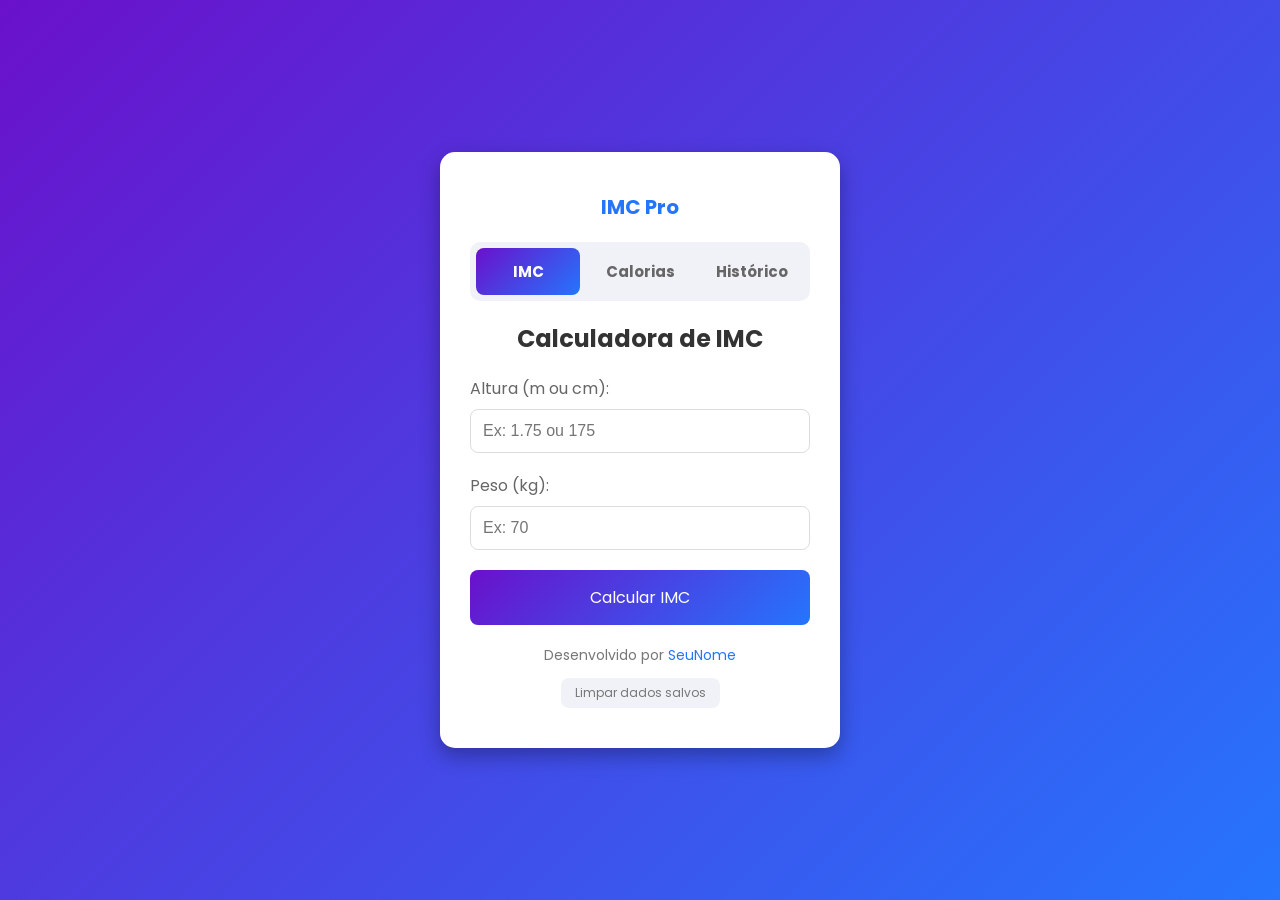
==== index.html @ bcf0b83e "Melhorias gerais: validacao, barra de IMC, metas, historico com grafico - Adiciona DOCTYPE e carrega" ====
<!DOCTYPE html>
<html lang="pt-BR">
<head>
    <meta charset="UTF-8">
    <meta name="viewport" content="width=device-width, initial-scale=1.0">
    <title>Calculadora de IMC</title>
    <link rel="preconnect" href="https://fonts.googleapis.com">
    <link rel="preconnect" href="https://fonts.gstatic.com" crossorigin>
    <link href="https://fonts.googleapis.com/css2?family=Poppins:wght@400;600;700&display=swap" rel="stylesheet">
    <link rel="stylesheet" type="text/css" href="style.css" media="screen" />
    <script type="text/javascript" src="script.js" defer></script>
</head>
<body>
    <div class="container">
        <div class="logo">IMC Pro</div>

        <div class="tabs" role="tablist">
            <button class="tab-btn active" data-tab="aba-imc" role="tab" aria-selected="true" onclick="trocarAba('aba-imc', this)">IMC</button>
            <button class="tab-btn" data-tab="aba-calorias" role="tab" aria-selected="false" onclick="trocarAba('aba-calorias', this)">Calorias</button>
            <button class="tab-btn" data-tab="aba-historico" role="tab" aria-selected="false" onclick="trocarAba('aba-historico', this)">Histórico</button>
        </div>

        <!-- ABA 1: IMC -->
        <div class="tab-content active" id="aba-imc">
            <h1>Calculadora de IMC</h1>
            <form onsubmit="event.preventDefault(); calcularIMC();">
                <div class="input-group">
                    <label for="altura">Altura (m ou cm):</label>
                    <input type="number" id="altura" placeholder="Ex: 1.75 ou 175" step="0.01" min="0.5" max="250">
                </div>
                <div class="input-group">
                    <label for="peso">Peso (kg):</label>
                    <input type="number" id="peso" placeholder="Ex: 70" step="0.1" min="20" max="400">
                </div>
                <button type="submit">Calcular IMC</button>
            </form>
            <div class="result" id="resultado"></div>
        </div>

        <!-- ABA 2: CALORIAS -->
        <div class="tab-content" id="aba-calorias">
            <h1>Calculadora de Calorias</h1>
            <form onsubmit="event.preventDefault(); calcularCalorias();">
                <div class="input-group">
                    <label for="alturaCal">Altura (m ou cm):</label>
                    <input type="number" id="alturaCal" placeholder="Ex: 1.75 ou 175" step="0.01" min="0.5" max="250">
                </div>
                <div class="input-group">
                    <label for="pesoCal">Peso atual (kg):</label>
                    <input type="number" id="pesoCal" placeholder="Ex: 70" step="0.1" min="20" max="400">
                </div>
                <div class="input-group">
                    <label for="idade">Idade (anos):</label>
                    <input type="number" id="idade" placeholder="Ex: 30" min="10" max="120">
                </div>
                <div class="input-group">
                    <label for="sexo">Sexo:</label>
                    <select id="sexo">
                        <option value="masculino">Masculino</option>
                        <option value="feminino">Feminino</option>
                    </select>
                </div>
                <div class="input-group">
                    <label for="atividade">Nível de atividade física:</label>
                    <select id="atividade">
                        <option value="1.2">Sedentário (pouco ou nenhum exercício)</option>
                        <option value="1.375">Levemente ativo (1-3 dias/semana)</option>
                        <option value="1.55">Moderadamente ativo (3-5 dias/semana)</option>
                        <option value="1.725">Muito ativo (6-7 dias/semana)</option>
                        <option value="1.9">Extremamente ativo (atleta/trabalho físico)</option>
                    </select>
                </div>
                <div class="input-group">
                    <label for="metaPeso">Peso desejado (kg) — opcional:</label>
                    <input type="number" id="metaPeso" placeholder="Vazio = faixa de peso ideal" step="0.1" min="20" max="400">
                </div>
                <div class="input-group">
                    <label for="ritmo">Ritmo desejado:</label>
                    <select id="ritmo">
                        <option value="0.25">Leve (~0,25 kg por semana)</option>
                        <option value="0.5" selected>Moderado (~0,5 kg por semana)</option>
                        <option value="1">Agressivo (~1 kg por semana)</option>
                    </select>
                </div>
                <button type="submit">Calcular Calorias</button>
            </form>
            <div class="result" id="resultadoCalorias"></div>
        </div>

        <!-- ABA 3: HISTÓRICO -->
        <div class="tab-content" id="aba-historico">
            <h1>Histórico de Peso</h1>
            <form onsubmit="event.preventDefault(); registrarPeso();">
                <div class="input-group">
                    <label for="pesoHistorico">Peso de hoje (kg):</label>
                    <input type="number" id="pesoHistorico" placeholder="Ex: 70" step="0.1" min="20" max="400">
                </div>
                <button type="submit">Registrar peso de hoje</button>
            </form>
            <div class="result" id="grafico"></div>
            <div class="result" id="listaHistorico"></div>
        </div>

        <div class="footer">
            Desenvolvido por <a href="#">SeuNome</a>
            <button type="button" class="btn-limpar" onclick="limparDados()">Limpar dados salvos</button>
        </div>
    </div>
</body>
</html>
---- style.css ----
body {
    font-family: 'Poppins', sans-serif;
    display: flex;
    justify-content: center;
    align-items: center;
    min-height: 100vh;
    margin: 0;
    padding: 20px 10px;
    background: linear-gradient(135deg, #6a11cb, #2575fc);
    color: #fff;
    box-sizing: border-box;
}

.container {
    background: #ffffff;
    color: #333;
    padding: 40px 30px;
    border-radius: 15px;
    box-shadow: 0 8px 20px rgba(0, 0, 0, 0.3);
    text-align: center;
    width: 100%;
    max-width: 400px;
    box-sizing: border-box;
}

@media (max-width: 420px) {
    .container {
        padding: 25px 16px;
    }
}

h1 {
    color: #333;
    font-size: 24px;
    margin-bottom: 20px;
}

/* ===== Abas ===== */
.tabs {
    display: flex;
    gap: 8px;
    margin-bottom: 20px;
    background: #f0f2f7;
    padding: 6px;
    border-radius: 10px;
}

.tab-btn {
    flex: 1;
    background: transparent;
    color: #666;
    border: none;
    padding: 12px 6px;
    font-size: 15px;
    font-weight: bold;
    border-radius: 8px;
    cursor: pointer;
    transition: all 0.3s;
}

.tab-btn:hover {
    background: #e2e6f0;
}

.tab-btn.active {
    background: linear-gradient(135deg, #6a11cb, #2575fc);
    color: #fff;
}

.tab-content {
    display: none;
}

.tab-content.active {
    display: block;
}

/* ===== Formulário ===== */
.input-group {
    margin: 20px 0;
    text-align: left;
}

label {
    display: block;
    font-size: 16px;
    margin-bottom: 8px;
    color: #666;
}

input,
select {
    width: 100%;
    padding: 12px;
    font-size: 16px;
    border: 1px solid #ddd;
    border-radius: 8px;
    box-sizing: border-box;
    background: #fff;
    color: #333;
}

button {
    background: linear-gradient(135deg, #6a11cb, #2575fc);
    color: #fff;
    border: none;
    padding: 15px;
    font-size: 16px;
    border-radius: 8px;
    cursor: pointer;
    transition: background 0.3s;
    width: 100%;
    font-family: inherit;
}

button:hover {
    background: linear-gradient(135deg, #5e0ecb, #1b5fd6);
}

/* ===== Resultados ===== */
.result {
    margin-top: 20px;
    font-size: 16px;
    color: #333;
    text-align: left;
}

.result hr {
    border: none;
    border-top: 1px solid #eee;
    margin: 15px 0;
}

.imc-valor {
    font-size: 22px;
    text-align: center;
    margin-bottom: 10px;
}

.classificacao {
    text-align: center;
    font-weight: bold;
    padding: 10px;
    border-radius: 8px;
    margin-bottom: 15px;
}

.classificacao.ok,
.result .ok {
    background: #e6f7e9;
    color: #1e7e34;
}

.classificacao.atencao,
.result .atencao {
    background: #fff6e0;
    color: #b8860b;
}

.classificacao.alerta,
.result .alerta {
    background: #fdeaea;
    color: #c0392b;
}

.peso-ideal,
.mensagem,
.info-linha {
    margin: 8px 0;
}

/* ===== Barra visual do IMC (escala 15 a 40) ===== */
.imc-barra {
    margin: 18px 0 22px;
}

.imc-barra-track {
    position: relative;
    height: 12px;
    border-radius: 6px;
    /* Divisões: 18,5 -> 14% | 25 -> 40% | 30 -> 60% */
    background: linear-gradient(to right,
        #2575fc 0%, #2575fc 14%,
        #2ecc71 14%, #2ecc71 40%,
        #f1c40f 40%, #f1c40f 60%,
        #e74c3c 60%, #e74c3c 100%);
}

.imc-barra-marcador {
    position: absolute;
    top: 50%;
    width: 18px;
    height: 18px;
    background: #fff;
    border: 3px solid #333;
    border-radius: 50%;
    transform: translate(-50%, -50%);
    box-sizing: border-box;
    box-shadow: 0 1px 4px rgba(0, 0, 0, 0.3);
}

.imc-barra-legendas {
    position: relative;
    height: 16px;
    margin-top: 4px;
}

.imc-barra-legendas span {
    position: absolute;
    transform: translateX(-50%);
    font-size: 11px;
    color: #999;
}

.imc-barra-nomes {
    display: flex;
    font-size: 10px;
    margin-top: 2px;
    text-align: center;
}

.imc-barra-nomes .nome-abaixo {
    width: 14%;
    color: #2575fc;
}

.imc-barra-nomes .nome-ideal {
    width: 26%;
    color: #1e7e34;
}

.imc-barra-nomes .nome-sobre {
    width: 20%;
    color: #b8860b;
}

.imc-barra-nomes .nome-obesidade {
    width: 40%;
    color: #c0392b;
}

/* ===== Calorias: meta ===== */
.calorias-alvo {
    text-align: center;
    font-size: 18px;
    padding: 12px;
    border-radius: 8px;
    margin: 12px 0;
}

.calorias-alvo.perder {
    background: #fdeaea;
    color: #c0392b;
}

.calorias-alvo.ganhar {
    background: #fff6e0;
    color: #b8860b;
}

.calorias-alvo.manter {
    background: #e6f7e9;
    color: #1e7e34;
}

/* ===== Macronutrientes ===== */
.macros-titulo {
    font-weight: bold;
    margin: 15px 0 8px;
    text-align: center;
}

.macros {
    display: flex;
    gap: 8px;
}

.macro {
    flex: 1;
    text-align: center;
    padding: 10px 6px;
    border-radius: 8px;
}

.macro-nome {
    font-size: 13px;
    font-weight: bold;
}

.macro-valor {
    font-size: 18px;
    font-weight: bold;
    margin: 4px 0;
}

.macro-pct {
    font-size: 12px;
    opacity: 0.8;
}

.macro.proteina {
    background: #e8f0fe;
    color: #1a56b0;
}

.macro.carboidrato {
    background: #fff6e0;
    color: #b8860b;
}

.macro.gordura {
    background: #fdeaea;
    color: #c0392b;
}

/* ===== Histórico: gráfico ===== */
.grafico-titulo {
    font-weight: bold;
    text-align: center;
    margin-bottom: 6px;
}

.grafico-svg {
    width: 100%;
    height: auto;
    display: block;
}

.grafico-grade {
    stroke: #eee;
    stroke-width: 1;
}

.grafico-eixo {
    font-size: 10px;
    fill: #999;
    font-family: inherit;
}

.grafico-linha {
    fill: none;
    stroke: #2575fc;
    stroke-width: 2;
    stroke-linejoin: round;
    stroke-linecap: round;
}

.grafico-ponto {
    fill: #2575fc;
    stroke: #fff;
    stroke-width: 2;
}

.grafico-rotulo {
    font-size: 11px;
    font-weight: bold;
    fill: #333;
    font-family: inherit;
}

.grafico-vazio {
    text-align: center;
    color: #999;
}

/* ===== Histórico: lista ===== */
.hist-linha {
    display: flex;
    align-items: center;
    gap: 8px;
    padding: 8px 4px;
    border-bottom: 1px solid #f0f0f0;
    font-size: 14px;
}

.hist-data {
    color: #666;
    flex: 1;
}

.hist-peso {
    font-weight: bold;
}

.hist-delta {
    font-size: 12px;
    min-width: 70px;
    text-align: right;
}

.hist-delta.subiu {
    color: #c0392b;
}

.hist-delta.desceu {
    color: #1e7e34;
}

.hist-delta.neutro {
    color: #999;
}

.hist-remover {
    width: 26px;
    height: 26px;
    padding: 0;
    background: #f0f2f7;
    color: #999;
    font-size: 16px;
    line-height: 1;
    border-radius: 50%;
    flex: none;
}

.hist-remover:hover {
    background: #fdeaea;
    color: #c0392b;
}

/* ===== Avisos e rodapé ===== */
.aviso {
    margin-top: 15px;
    font-size: 12px;
    color: #999;
}

.logo {
    font-size: 20px;
    font-weight: bold;
    margin-bottom: 20px;
    color: #2575fc;
}

.footer {
    margin-top: 20px;
    font-size: 14px;
    color: #777;
}

.footer a {
    color: #2575fc;
    text-decoration: none;
}

.footer a:hover {
    text-decoration: underline;
}

.btn-limpar {
    display: block;
    width: auto;
    margin: 12px auto 0;
    padding: 6px 14px;
    font-size: 12px;
    background: #f0f2f7;
    color: #777;
}

.btn-limpar:hover {
    background: #fdeaea;
    color: #c0392b;
}
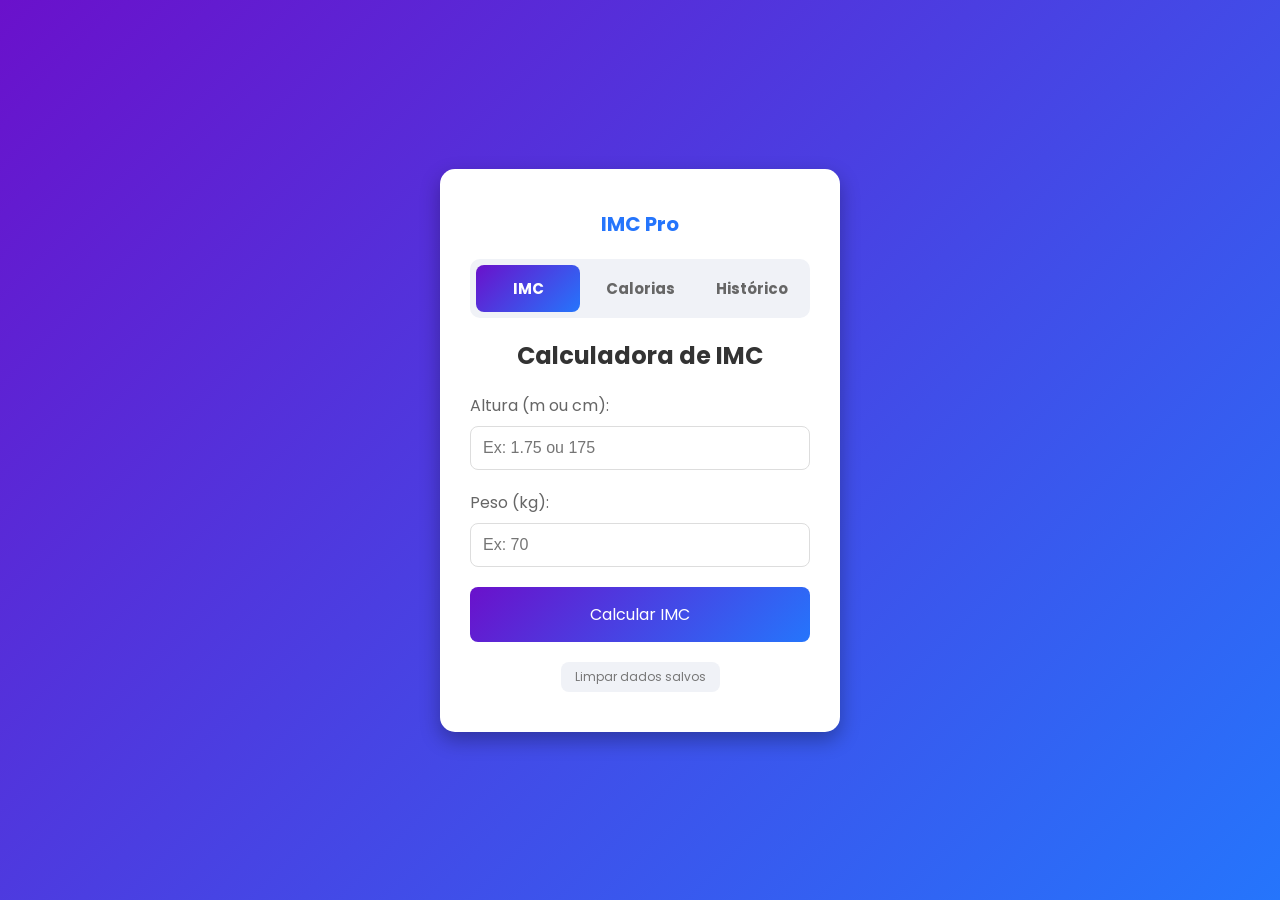
==== commit a1630267: "Remove credito Desenvolvido por SeuNome do rodape Co-Authored-By: Claude Fable 5 <noreply@anthropic." ====
--- a/index.html
+++ b/index.html
@@ -102,7 +102,6 @@
         </div>
 
         <div class="footer">
-            Desenvolvido por <a href="#">SeuNome</a>
             <button type="button" class="btn-limpar" onclick="limparDados()">Limpar dados salvos</button>
         </div>
     </div>
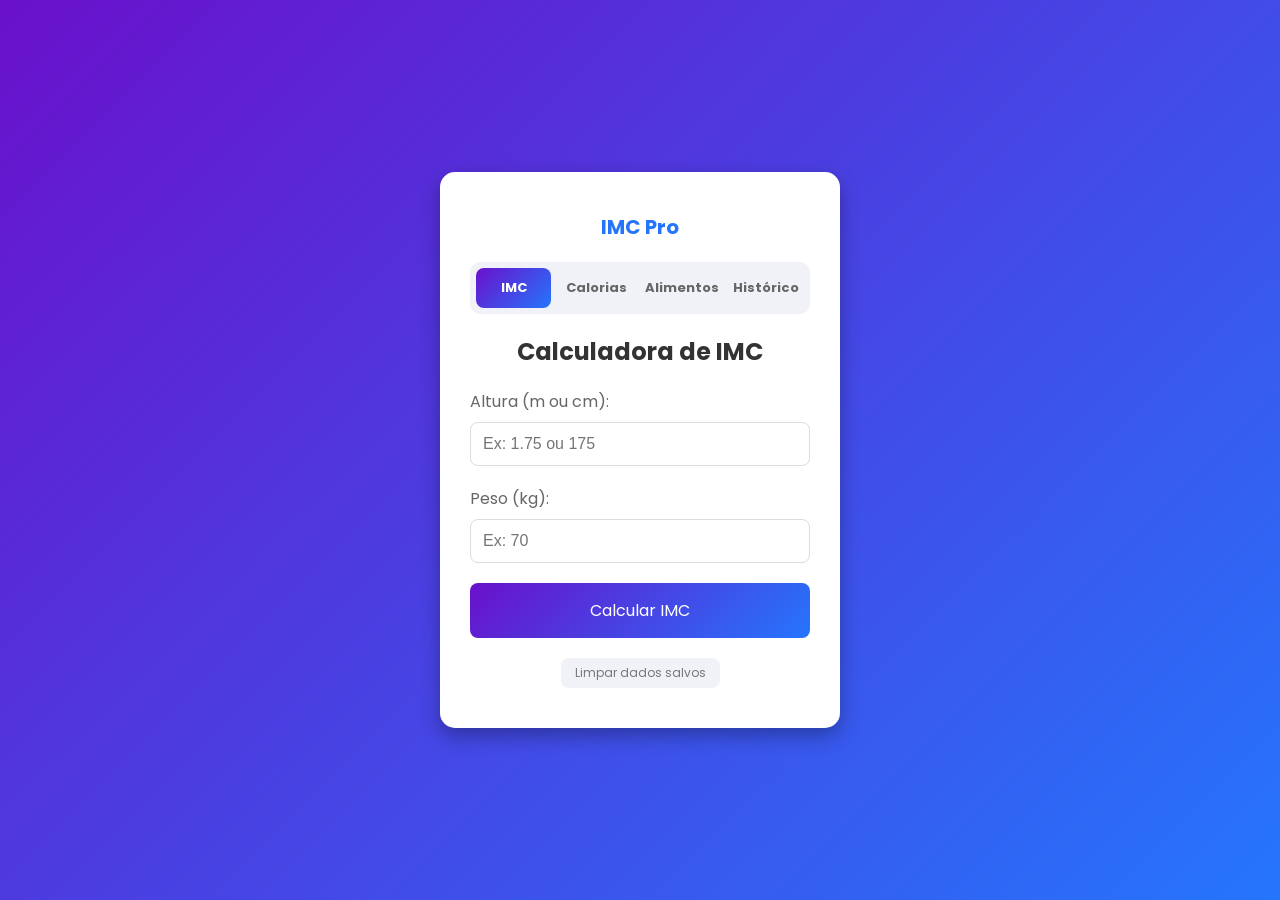
==== commit 3f32e353: "Integracoes: PWA, compartilhamento, CSV, lembrete e diario alimentar - PWA instalavel: manifest, ico" ====
--- a/index.html
+++ b/index.html
@@ -4,6 +4,10 @@
     <meta charset="UTF-8">
     <meta name="viewport" content="width=device-width, initial-scale=1.0">
     <title>Calculadora de IMC</title>
+    <meta name="theme-color" content="#6a11cb">
+    <link rel="manifest" href="manifest.webmanifest">
+    <link rel="icon" type="image/png" href="icons/icon-192.png">
+    <link rel="apple-touch-icon" href="icons/apple-touch-icon.png">
     <link rel="preconnect" href="https://fonts.googleapis.com">
     <link rel="preconnect" href="https://fonts.gstatic.com" crossorigin>
     <link href="https://fonts.googleapis.com/css2?family=Poppins:wght@400;600;700&display=swap" rel="stylesheet">
@@ -17,6 +21,7 @@
         <div class="tabs" role="tablist">
             <button class="tab-btn active" data-tab="aba-imc" role="tab" aria-selected="true" onclick="trocarAba('aba-imc', this)">IMC</button>
             <button class="tab-btn" data-tab="aba-calorias" role="tab" aria-selected="false" onclick="trocarAba('aba-calorias', this)">Calorias</button>
+            <button class="tab-btn" data-tab="aba-alimentos" role="tab" aria-selected="false" onclick="trocarAba('aba-alimentos', this)">Alimentos</button>
             <button class="tab-btn" data-tab="aba-historico" role="tab" aria-selected="false" onclick="trocarAba('aba-historico', this)">Histórico</button>
         </div>
 
@@ -87,9 +92,28 @@
             <div class="result" id="resultadoCalorias"></div>
         </div>
 
-        <!-- ABA 3: HISTÓRICO -->
+        <!-- ABA 3: ALIMENTOS (diário alimentar) -->
+        <div class="tab-content" id="aba-alimentos">
+            <h1>Diário Alimentar</h1>
+            <div class="result" id="metaDia"></div>
+            <form onsubmit="event.preventDefault(); buscarAlimento();">
+                <div class="input-group">
+                    <label for="buscaAlimento">Buscar alimento:</label>
+                    <div class="busca-linha">
+                        <input type="text" id="buscaAlimento" placeholder="Ex: arroz integral">
+                        <button type="submit" class="btn-buscar">Buscar</button>
+                    </div>
+                </div>
+            </form>
+            <div class="result" id="resultadosBusca"></div>
+            <h2 class="subtitulo">Consumido hoje</h2>
+            <div class="result" id="diarioDia"></div>
+        </div>
+
+        <!-- ABA 4: HISTÓRICO -->
         <div class="tab-content" id="aba-historico">
             <h1>Histórico de Peso</h1>
+            <div id="lembreteBanner"></div>
             <form onsubmit="event.preventDefault(); registrarPeso();">
                 <div class="input-group">
                     <label for="pesoHistorico">Peso de hoje (kg):</label>
@@ -97,8 +121,17 @@
                 </div>
                 <button type="submit">Registrar peso de hoje</button>
             </form>
+            <label class="lembrete-linha">
+                <input type="checkbox" id="lembreteAtivo">
+                Lembrar-me de registrar o peso diariamente
+            </label>
             <div class="result" id="grafico"></div>
             <div class="result" id="listaHistorico"></div>
+            <div class="hist-acoes">
+                <button type="button" class="btn-secundario" onclick="exportarCSV()">Exportar CSV</button>
+                <button type="button" class="btn-secundario" onclick="document.getElementById('importarArquivo').click()">Importar CSV</button>
+                <input type="file" id="importarArquivo" accept=".csv,text/csv" hidden onchange="importarCSV(this)">
+            </div>
         </div>
 
         <div class="footer">
--- a/style.css
+++ b/style.css
@@ -50,8 +50,8 @@
     background: transparent;
     color: #666;
     border: none;
-    padding: 12px 6px;
-    font-size: 15px;
+    padding: 10px 2px;
+    font-size: 13px;
     font-weight: bold;
     border-radius: 8px;
     cursor: pointer;
@@ -460,3 +460,181 @@
     background: #fdeaea;
     color: #c0392b;
 }
+
+/* ===== Botões secundários (CSV, limpar dia) ===== */
+.btn-secundario {
+    background: #f0f2f7;
+    color: #555;
+    font-size: 14px;
+    padding: 10px;
+}
+
+.btn-secundario:hover {
+    background: #e2e6f0;
+    color: #333;
+}
+
+.hist-acoes {
+    display: flex;
+    gap: 8px;
+    margin-top: 15px;
+}
+
+/* ===== Compartilhar ===== */
+.btn-compartilhar {
+    display: block;
+    width: auto;
+    margin: 14px auto 0;
+    padding: 10px 20px;
+    font-size: 14px;
+}
+
+/* ===== Lembrete de pesagem ===== */
+.lembrete-linha {
+    display: flex;
+    align-items: center;
+    gap: 8px;
+    margin-top: 14px;
+    font-size: 14px;
+    color: #666;
+    cursor: pointer;
+    text-align: left;
+}
+
+.lembrete-linha input {
+    width: auto;
+    accent-color: #2575fc;
+}
+
+#lembreteBanner .classificacao {
+    margin-bottom: 10px;
+}
+
+/* ===== Diário alimentar ===== */
+.subtitulo {
+    font-size: 18px;
+    color: #333;
+    margin: 25px 0 5px;
+}
+
+.busca-linha {
+    display: flex;
+    gap: 8px;
+}
+
+.busca-linha input {
+    flex: 1;
+}
+
+.btn-buscar {
+    width: auto;
+    padding: 12px 18px;
+    flex: none;
+}
+
+.busca-status {
+    text-align: center;
+    color: #999;
+}
+
+.busca-fonte {
+    font-size: 11px;
+    color: #999;
+    margin-bottom: 6px;
+}
+
+.alimento-linha,
+.diario-linha {
+    display: flex;
+    align-items: center;
+    gap: 8px;
+    padding: 8px 2px;
+    border-bottom: 1px solid #f0f0f0;
+}
+
+.alimento-info {
+    flex: 1;
+    min-width: 0;
+}
+
+.alimento-nome {
+    font-size: 14px;
+    font-weight: 600;
+    overflow: hidden;
+    text-overflow: ellipsis;
+    white-space: nowrap;
+}
+
+.alimento-macros {
+    font-size: 12px;
+    color: #888;
+}
+
+.btn-add {
+    width: 32px;
+    height: 32px;
+    padding: 0;
+    font-size: 20px;
+    line-height: 1;
+    border-radius: 50%;
+    flex: none;
+}
+
+.diario-gramas {
+    display: flex;
+    align-items: center;
+    gap: 4px;
+    font-size: 13px;
+    color: #666;
+    flex: none;
+}
+
+.diario-gramas input {
+    width: 62px;
+    padding: 6px;
+    font-size: 13px;
+    text-align: right;
+}
+
+.diario-total {
+    padding: 10px 2px;
+    font-size: 14px;
+    text-align: center;
+}
+
+.btn-limpar-dia {
+    margin-top: 8px;
+    font-size: 12px;
+    padding: 8px;
+}
+
+/* ===== Progresso do dia (meta calórica) ===== */
+.progresso-texto {
+    text-align: center;
+    font-size: 16px;
+}
+
+.progresso-track {
+    height: 12px;
+    border-radius: 6px;
+    background: #f0f2f7;
+    margin: 8px 0 6px;
+    overflow: hidden;
+}
+
+.progresso-fill {
+    height: 100%;
+    border-radius: 6px;
+    background: #2575fc;
+    transition: width 0.4s;
+}
+
+.progresso-fill.estourou {
+    background: #e74c3c;
+}
+
+.progresso-sub {
+    text-align: center;
+    font-size: 13px;
+    color: #888;
+}
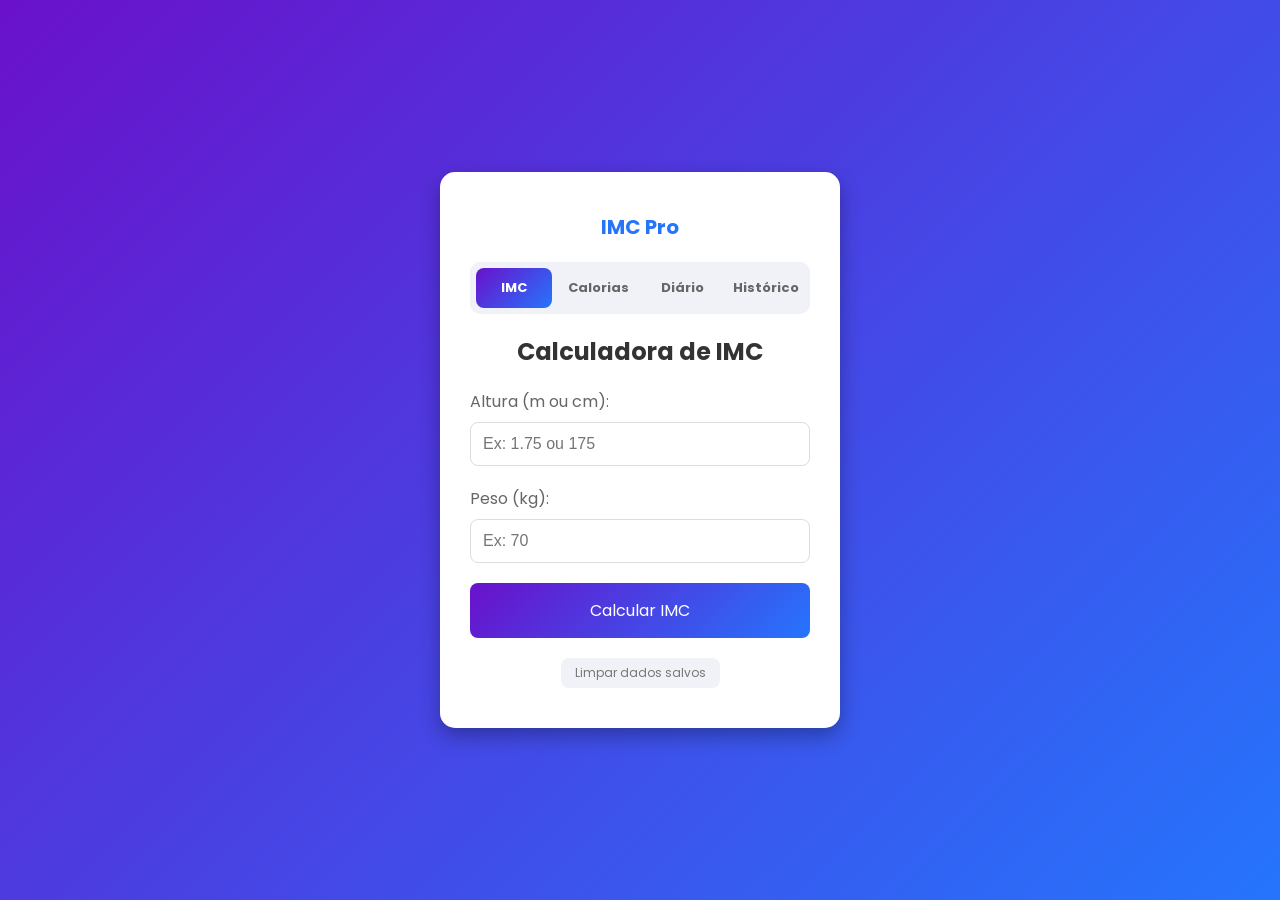
==== commit 1c437e65: "Adiciona exercicios ao diario do dia - Tabela de 14 atividades fisicas com gasto calorico por METs  " ====
--- a/index.html
+++ b/index.html
@@ -21,7 +21,7 @@
         <div class="tabs" role="tablist">
             <button class="tab-btn active" data-tab="aba-imc" role="tab" aria-selected="true" onclick="trocarAba('aba-imc', this)">IMC</button>
             <button class="tab-btn" data-tab="aba-calorias" role="tab" aria-selected="false" onclick="trocarAba('aba-calorias', this)">Calorias</button>
-            <button class="tab-btn" data-tab="aba-alimentos" role="tab" aria-selected="false" onclick="trocarAba('aba-alimentos', this)">Alimentos</button>
+            <button class="tab-btn" data-tab="aba-alimentos" role="tab" aria-selected="false" onclick="trocarAba('aba-alimentos', this)">Diário</button>
             <button class="tab-btn" data-tab="aba-historico" role="tab" aria-selected="false" onclick="trocarAba('aba-historico', this)">Histórico</button>
         </div>
 
@@ -92,9 +92,9 @@
             <div class="result" id="resultadoCalorias"></div>
         </div>
 
-        <!-- ABA 3: ALIMENTOS (diário alimentar) -->
+        <!-- ABA 3: DIÁRIO (alimentação + exercícios do dia) -->
         <div class="tab-content" id="aba-alimentos">
-            <h1>Diário Alimentar</h1>
+            <h1>Diário do Dia</h1>
             <div class="result" id="metaDia"></div>
             <form onsubmit="event.preventDefault(); buscarAlimento();">
                 <div class="input-group">
@@ -108,6 +108,21 @@
             <div class="result" id="resultadosBusca"></div>
             <h2 class="subtitulo">Consumido hoje</h2>
             <div class="result" id="diarioDia"></div>
+            <h2 class="subtitulo">Exercícios de hoje</h2>
+            <form onsubmit="event.preventDefault(); adicionarExercicio();">
+                <div class="input-group">
+                    <label for="exercicioTipo">Atividade:</label>
+                    <select id="exercicioTipo"></select>
+                </div>
+                <div class="input-group">
+                    <label for="exercicioMinutos">Duração (minutos):</label>
+                    <div class="busca-linha">
+                        <input type="number" id="exercicioMinutos" placeholder="Ex: 30" min="1" max="600">
+                        <button type="submit" class="btn-buscar">Adicionar</button>
+                    </div>
+                </div>
+            </form>
+            <div class="result" id="exerciciosDia"></div>
         </div>
 
         <!-- ABA 4: HISTÓRICO -->
--- a/style.css
+++ b/style.css
@@ -602,6 +602,10 @@
     text-align: center;
 }
 
+.diario-total.queimadas {
+    color: #1e7e34;
+}
+
 .btn-limpar-dia {
     margin-top: 8px;
     font-size: 12px;
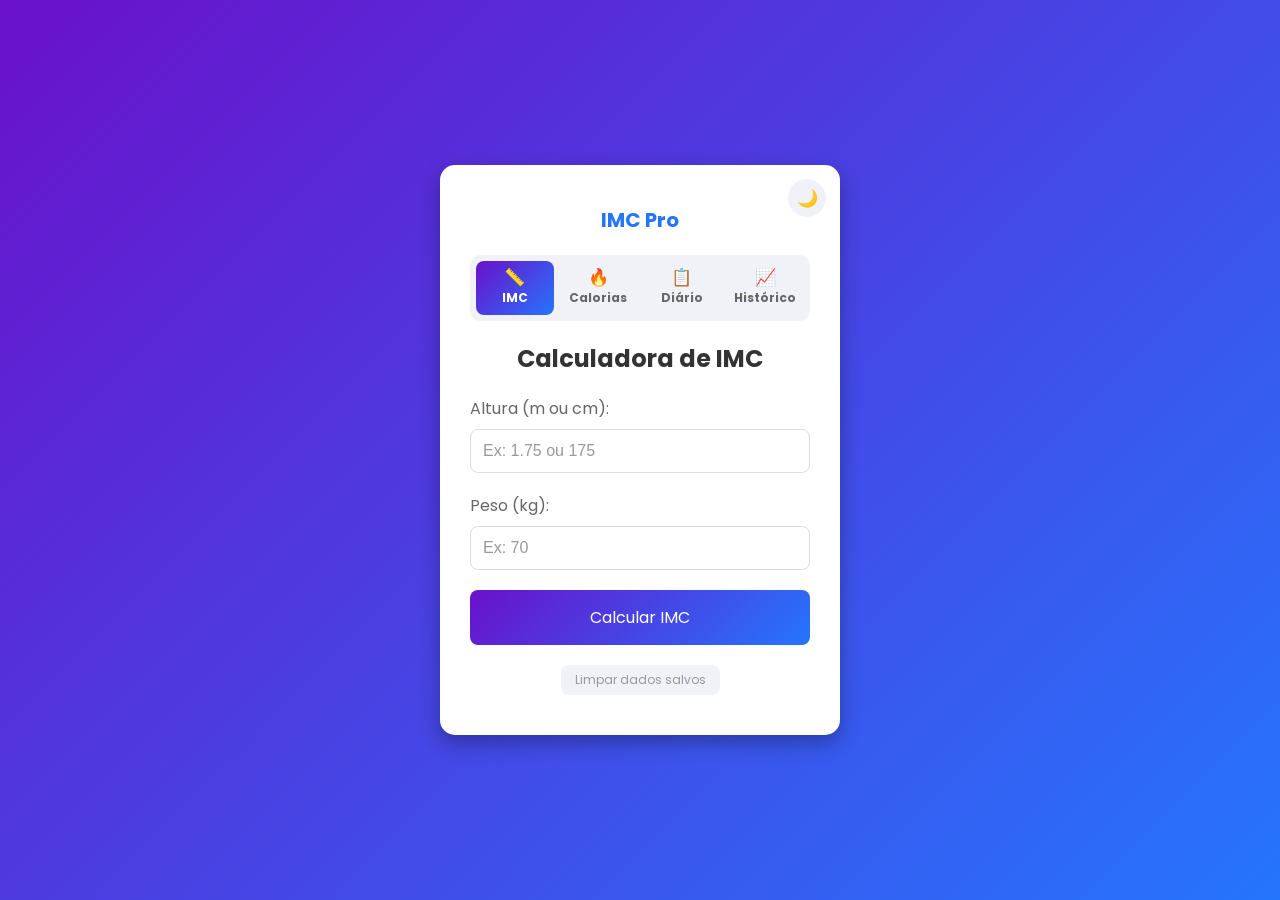
==== commit 83df3759: "Modo escuro, icones nas abas e sequencia de dias - Tema escuro completo via variaveis CSS: automatic" ====
--- a/index.html
+++ b/index.html
@@ -5,6 +5,17 @@
     <meta name="viewport" content="width=device-width, initial-scale=1.0">
     <title>Calculadora de IMC</title>
     <meta name="theme-color" content="#6a11cb">
+    <script>
+        // Aplica o tema salvo antes da página pintar, evitando o "flash" claro
+        try {
+            var temaSalvo = localStorage.getItem('imcProTema');
+            if (temaSalvo === 'escuro' || temaSalvo === 'claro') {
+                document.documentElement.setAttribute('data-tema', temaSalvo);
+            } else if (window.matchMedia && window.matchMedia('(prefers-color-scheme: dark)').matches) {
+                document.documentElement.setAttribute('data-tema', 'escuro');
+            }
+        } catch (e) { }
+    </script>
     <link rel="manifest" href="manifest.webmanifest">
     <link rel="icon" type="image/png" href="icons/icon-192.png">
     <link rel="apple-touch-icon" href="icons/apple-touch-icon.png">
@@ -16,13 +27,14 @@
 </head>
 <body>
     <div class="container">
+        <button type="button" class="btn-tema" id="btnTema" onclick="alternarTema()" title="Mudar tema">🌙</button>
         <div class="logo">IMC Pro</div>
 
         <div class="tabs" role="tablist">
-            <button class="tab-btn active" data-tab="aba-imc" role="tab" aria-selected="true" onclick="trocarAba('aba-imc', this)">IMC</button>
-            <button class="tab-btn" data-tab="aba-calorias" role="tab" aria-selected="false" onclick="trocarAba('aba-calorias', this)">Calorias</button>
-            <button class="tab-btn" data-tab="aba-alimentos" role="tab" aria-selected="false" onclick="trocarAba('aba-alimentos', this)">Diário</button>
-            <button class="tab-btn" data-tab="aba-historico" role="tab" aria-selected="false" onclick="trocarAba('aba-historico', this)">Histórico</button>
+            <button class="tab-btn active" data-tab="aba-imc" role="tab" aria-selected="true" onclick="trocarAba('aba-imc', this)"><span class="tab-icone">📏</span>IMC</button>
+            <button class="tab-btn" data-tab="aba-calorias" role="tab" aria-selected="false" onclick="trocarAba('aba-calorias', this)"><span class="tab-icone">🔥</span>Calorias</button>
+            <button class="tab-btn" data-tab="aba-alimentos" role="tab" aria-selected="false" onclick="trocarAba('aba-alimentos', this)"><span class="tab-icone">📋</span>Diário</button>
+            <button class="tab-btn" data-tab="aba-historico" role="tab" aria-selected="false" onclick="trocarAba('aba-historico', this)"><span class="tab-icone">📈</span>Histórico</button>
         </div>
 
         <!-- ABA 1: IMC -->
@@ -96,11 +108,16 @@
         <div class="tab-content" id="aba-alimentos">
             <h1>Diário do Dia</h1>
             <div class="result" id="metaDia"></div>
+            <h2 class="subtitulo">Água</h2>
+            <div class="result" id="aguaDia"></div>
+            <h2 class="subtitulo">O que você comeu?</h2>
+            <p class="dica">Toque no alimento para adicionar 1 porção. Tocou de novo? Soma mais uma.</p>
+            <div class="atalhos" id="atalhosAlimentos"></div>
             <form onsubmit="event.preventDefault(); buscarAlimento();">
                 <div class="input-group">
-                    <label for="buscaAlimento">Buscar alimento:</label>
+                    <label for="buscaAlimento">Não achou acima? Busque qualquer alimento:</label>
                     <div class="busca-linha">
-                        <input type="text" id="buscaAlimento" placeholder="Ex: arroz integral">
+                        <input type="text" id="buscaAlimento" placeholder="Ex: iogurte grego">
                         <button type="submit" class="btn-buscar">Buscar</button>
                     </div>
                 </div>
@@ -128,6 +145,7 @@
         <!-- ABA 4: HISTÓRICO -->
         <div class="tab-content" id="aba-historico">
             <h1>Histórico de Peso</h1>
+            <div id="streakBanner"></div>
             <div id="lembreteBanner"></div>
             <form onsubmit="event.preventDefault(); registrarPeso();">
                 <div class="input-group">
@@ -153,5 +171,6 @@
             <button type="button" class="btn-limpar" onclick="limparDados()">Limpar dados salvos</button>
         </div>
     </div>
+    <div id="toast" role="status" aria-live="polite"></div>
 </body>
 </html>
--- a/style.css
+++ b/style.css
@@ -1,3 +1,80 @@
+/* ===== Temas (claro é o padrão; escuro via data-tema="escuro") ===== */
+:root {
+    --grad-fundo: linear-gradient(135deg, #6a11cb, #2575fc);
+    --grad-marca: linear-gradient(135deg, #6a11cb, #2575fc);
+    --grad-marca-hover: linear-gradient(135deg, #5e0ecb, #1b5fd6);
+    --fundo-card: #ffffff;
+    --fundo-input: #ffffff;
+    --texto: #333;
+    --texto-suave: #666;
+    --texto-fraco: #999;
+    --superficie: #f0f2f7;
+    --superficie-hover: #e2e6f0;
+    --borda-input: #ddd;
+    --divisor: #f0f0f0;
+    --divisor-forte: #eee;
+    --azul: #2575fc;
+    --serie: #2575fc;
+    --ok-fundo: #e6f7e9;
+    --ok-texto: #1e7e34;
+    --atencao-fundo: #fff6e0;
+    --atencao-texto: #b8860b;
+    --alerta-fundo: #fdeaea;
+    --alerta-texto: #c0392b;
+    --prot-fundo: #e8f0fe;
+    --prot-texto: #1a56b0;
+    --agua-fundo: #eaf4fd;
+    --agua-borda: #cfe6fa;
+    --agua-texto: #075985;
+    --agua-fill: #0284c7;
+    --chip-fundo: #f7f8fc;
+    --chip-borda: #e6e9f2;
+    --chip-hover: #eef1f9;
+    --chip-hover-borda: #c9d4f0;
+    --chip-ativo: #e0e7fa;
+    --streak-fundo: #fff0e0;
+    --streak-texto: #c2410c;
+    --sombra-card: rgba(0, 0, 0, 0.3);
+}
+
+:root[data-tema="escuro"] {
+    --grad-fundo: linear-gradient(135deg, #1c0733, #041233);
+    --grad-marca: linear-gradient(135deg, #7b2ff7, #2575fc);
+    --grad-marca-hover: linear-gradient(135deg, #8b45ff, #3b82fc);
+    --fundo-card: #1f1f2e;
+    --fundo-input: #27273a;
+    --texto: #e9e9f2;
+    --texto-suave: #b9b9c9;
+    --texto-fraco: #8a8a9e;
+    --superficie: #2b2b3e;
+    --superficie-hover: #363650;
+    --borda-input: #3d3d54;
+    --divisor: #2d2d40;
+    --divisor-forte: #33334a;
+    --azul: #6ba1ff;
+    --serie: #4f8df9;
+    --ok-fundo: #123522;
+    --ok-texto: #74d996;
+    --atencao-fundo: #38300f;
+    --atencao-texto: #e5c35b;
+    --alerta-fundo: #3c1717;
+    --alerta-texto: #f08e84;
+    --prot-fundo: #14284a;
+    --prot-texto: #8bb5f8;
+    --agua-fundo: #10283d;
+    --agua-borda: #1b4361;
+    --agua-texto: #82c8f7;
+    --agua-fill: #38a3e8;
+    --chip-fundo: #272736;
+    --chip-borda: #35354c;
+    --chip-hover: #2e2e44;
+    --chip-hover-borda: #4a4a70;
+    --chip-ativo: #3a3a58;
+    --streak-fundo: #3a2410;
+    --streak-texto: #f0a35f;
+    --sombra-card: rgba(0, 0, 0, 0.6);
+}
+
 body {
     font-family: 'Poppins', sans-serif;
     display: flex;
@@ -6,21 +83,23 @@
     min-height: 100vh;
     margin: 0;
     padding: 20px 10px;
-    background: linear-gradient(135deg, #6a11cb, #2575fc);
+    background: var(--grad-fundo);
     color: #fff;
     box-sizing: border-box;
 }
 
 .container {
-    background: #ffffff;
-    color: #333;
+    position: relative;
+    background: var(--fundo-card);
+    color: var(--texto);
     padding: 40px 30px;
     border-radius: 15px;
-    box-shadow: 0 8px 20px rgba(0, 0, 0, 0.3);
+    box-shadow: 0 8px 20px var(--sombra-card);
     text-align: center;
     width: 100%;
     max-width: 400px;
     box-sizing: border-box;
+    transition: background 0.3s, color 0.3s;
 }
 
 @media (max-width: 420px) {
@@ -30,40 +109,67 @@
 }
 
 h1 {
-    color: #333;
+    color: var(--texto);
     font-size: 24px;
     margin-bottom: 20px;
 }
 
+/* ===== Botão de tema ===== */
+.btn-tema {
+    position: absolute;
+    top: 14px;
+    right: 14px;
+    width: 38px;
+    height: 38px;
+    padding: 0;
+    font-size: 17px;
+    line-height: 1;
+    border-radius: 50%;
+    background: var(--superficie);
+}
+
+.btn-tema:hover {
+    background: var(--superficie-hover);
+}
+
 /* ===== Abas ===== */
 .tabs {
     display: flex;
-    gap: 8px;
+    gap: 6px;
     margin-bottom: 20px;
-    background: #f0f2f7;
+    background: var(--superficie);
     padding: 6px;
     border-radius: 10px;
 }
 
 .tab-btn {
     flex: 1;
+    display: flex;
+    flex-direction: column;
+    align-items: center;
+    gap: 3px;
     background: transparent;
-    color: #666;
+    color: var(--texto-suave);
     border: none;
-    padding: 10px 2px;
-    font-size: 13px;
+    padding: 8px 2px;
+    font-size: 12px;
     font-weight: bold;
     border-radius: 8px;
     cursor: pointer;
     transition: all 0.3s;
 }
 
+.tab-icone {
+    font-size: 17px;
+    line-height: 1;
+}
+
 .tab-btn:hover {
-    background: #e2e6f0;
+    background: var(--superficie-hover);
 }
 
 .tab-btn.active {
-    background: linear-gradient(135deg, #6a11cb, #2575fc);
+    background: var(--grad-marca);
     color: #fff;
 }
 
@@ -85,7 +191,7 @@
     display: block;
     font-size: 16px;
     margin-bottom: 8px;
-    color: #666;
+    color: var(--texto-suave);
 }
 
 input,
@@ -93,15 +199,19 @@
     width: 100%;
     padding: 12px;
     font-size: 16px;
-    border: 1px solid #ddd;
+    border: 1px solid var(--borda-input);
     border-radius: 8px;
     box-sizing: border-box;
-    background: #fff;
-    color: #333;
+    background: var(--fundo-input);
+    color: var(--texto);
+}
+
+input::placeholder {
+    color: var(--texto-fraco);
 }
 
 button {
-    background: linear-gradient(135deg, #6a11cb, #2575fc);
+    background: var(--grad-marca);
     color: #fff;
     border: none;
     padding: 15px;
@@ -114,20 +224,20 @@
 }
 
 button:hover {
-    background: linear-gradient(135deg, #5e0ecb, #1b5fd6);
+    background: var(--grad-marca-hover);
 }
 
 /* ===== Resultados ===== */
 .result {
     margin-top: 20px;
     font-size: 16px;
-    color: #333;
+    color: var(--texto);
     text-align: left;
 }
 
 .result hr {
     border: none;
-    border-top: 1px solid #eee;
+    border-top: 1px solid var(--divisor-forte);
     margin: 15px 0;
 }
 
@@ -147,20 +257,20 @@
 
 .classificacao.ok,
 .result .ok {
-    background: #e6f7e9;
-    color: #1e7e34;
+    background: var(--ok-fundo);
+    color: var(--ok-texto);
 }
 
 .classificacao.atencao,
 .result .atencao {
-    background: #fff6e0;
-    color: #b8860b;
+    background: var(--atencao-fundo);
+    color: var(--atencao-texto);
 }
 
 .classificacao.alerta,
 .result .alerta {
-    background: #fdeaea;
-    color: #c0392b;
+    background: var(--alerta-fundo);
+    color: var(--alerta-texto);
 }
 
 .peso-ideal,
@@ -191,8 +301,8 @@
     top: 50%;
     width: 18px;
     height: 18px;
-    background: #fff;
-    border: 3px solid #333;
+    background: var(--fundo-card);
+    border: 3px solid var(--texto);
     border-radius: 50%;
     transform: translate(-50%, -50%);
     box-sizing: border-box;
@@ -209,7 +319,7 @@
     position: absolute;
     transform: translateX(-50%);
     font-size: 11px;
-    color: #999;
+    color: var(--texto-fraco);
 }
 
 .imc-barra-nomes {
@@ -221,22 +331,22 @@
 
 .imc-barra-nomes .nome-abaixo {
     width: 14%;
-    color: #2575fc;
+    color: var(--azul);
 }
 
 .imc-barra-nomes .nome-ideal {
     width: 26%;
-    color: #1e7e34;
+    color: var(--ok-texto);
 }
 
 .imc-barra-nomes .nome-sobre {
     width: 20%;
-    color: #b8860b;
+    color: var(--atencao-texto);
 }
 
 .imc-barra-nomes .nome-obesidade {
     width: 40%;
-    color: #c0392b;
+    color: var(--alerta-texto);
 }
 
 /* ===== Calorias: meta ===== */
@@ -249,18 +359,18 @@
 }
 
 .calorias-alvo.perder {
-    background: #fdeaea;
-    color: #c0392b;
+    background: var(--alerta-fundo);
+    color: var(--alerta-texto);
 }
 
 .calorias-alvo.ganhar {
-    background: #fff6e0;
-    color: #b8860b;
+    background: var(--atencao-fundo);
+    color: var(--atencao-texto);
 }
 
 .calorias-alvo.manter {
-    background: #e6f7e9;
-    color: #1e7e34;
+    background: var(--ok-fundo);
+    color: var(--ok-texto);
 }
 
 /* ===== Macronutrientes ===== */
@@ -299,18 +409,29 @@
 }
 
 .macro.proteina {
-    background: #e8f0fe;
-    color: #1a56b0;
+    background: var(--prot-fundo);
+    color: var(--prot-texto);
 }
 
 .macro.carboidrato {
-    background: #fff6e0;
-    color: #b8860b;
+    background: var(--atencao-fundo);
+    color: var(--atencao-texto);
 }
 
 .macro.gordura {
-    background: #fdeaea;
-    color: #c0392b;
+    background: var(--alerta-fundo);
+    color: var(--alerta-texto);
+}
+
+/* ===== Histórico: sequência de dias ===== */
+.streak {
+    background: var(--streak-fundo);
+    color: var(--streak-texto);
+    padding: 10px;
+    border-radius: 8px;
+    font-size: 14px;
+    margin-bottom: 12px;
+    text-align: center;
 }
 
 /* ===== Histórico: gráfico ===== */
@@ -327,40 +448,40 @@
 }
 
 .grafico-grade {
-    stroke: #eee;
+    stroke: var(--divisor-forte);
     stroke-width: 1;
 }
 
 .grafico-eixo {
     font-size: 10px;
-    fill: #999;
+    fill: var(--texto-fraco);
     font-family: inherit;
 }
 
 .grafico-linha {
     fill: none;
-    stroke: #2575fc;
+    stroke: var(--serie);
     stroke-width: 2;
     stroke-linejoin: round;
     stroke-linecap: round;
 }
 
 .grafico-ponto {
-    fill: #2575fc;
-    stroke: #fff;
+    fill: var(--serie);
+    stroke: var(--fundo-card);
     stroke-width: 2;
 }
 
 .grafico-rotulo {
     font-size: 11px;
     font-weight: bold;
-    fill: #333;
+    fill: var(--texto);
     font-family: inherit;
 }
 
 .grafico-vazio {
     text-align: center;
-    color: #999;
+    color: var(--texto-fraco);
 }
 
 /* ===== Histórico: lista ===== */
@@ -369,12 +490,12 @@
     align-items: center;
     gap: 8px;
     padding: 8px 4px;
-    border-bottom: 1px solid #f0f0f0;
+    border-bottom: 1px solid var(--divisor);
     font-size: 14px;
 }
 
 .hist-data {
-    color: #666;
+    color: var(--texto-suave);
     flex: 1;
 }
 
@@ -389,23 +510,23 @@
 }
 
 .hist-delta.subiu {
-    color: #c0392b;
+    color: var(--alerta-texto);
 }
 
 .hist-delta.desceu {
-    color: #1e7e34;
+    color: var(--ok-texto);
 }
 
 .hist-delta.neutro {
-    color: #999;
+    color: var(--texto-fraco);
 }
 
 .hist-remover {
     width: 26px;
     height: 26px;
     padding: 0;
-    background: #f0f2f7;
-    color: #999;
+    background: var(--superficie);
+    color: var(--texto-fraco);
     font-size: 16px;
     line-height: 1;
     border-radius: 50%;
@@ -413,65 +534,21 @@
 }
 
 .hist-remover:hover {
-    background: #fdeaea;
-    color: #c0392b;
-}
-
-/* ===== Avisos e rodapé ===== */
-.aviso {
-    margin-top: 15px;
-    font-size: 12px;
-    color: #999;
-}
-
-.logo {
-    font-size: 20px;
-    font-weight: bold;
-    margin-bottom: 20px;
-    color: #2575fc;
-}
-
-.footer {
-    margin-top: 20px;
-    font-size: 14px;
-    color: #777;
-}
-
-.footer a {
-    color: #2575fc;
-    text-decoration: none;
-}
-
-.footer a:hover {
-    text-decoration: underline;
-}
-
-.btn-limpar {
-    display: block;
-    width: auto;
-    margin: 12px auto 0;
-    padding: 6px 14px;
-    font-size: 12px;
-    background: #f0f2f7;
-    color: #777;
-}
-
-.btn-limpar:hover {
-    background: #fdeaea;
-    color: #c0392b;
+    background: var(--alerta-fundo);
+    color: var(--alerta-texto);
 }
 
 /* ===== Botões secundários (CSV, limpar dia) ===== */
 .btn-secundario {
-    background: #f0f2f7;
-    color: #555;
+    background: var(--superficie);
+    color: var(--texto-suave);
     font-size: 14px;
     padding: 10px;
 }
 
 .btn-secundario:hover {
-    background: #e2e6f0;
-    color: #333;
+    background: var(--superficie-hover);
+    color: var(--texto);
 }
 
 .hist-acoes {
@@ -496,14 +573,14 @@
     gap: 8px;
     margin-top: 14px;
     font-size: 14px;
-    color: #666;
+    color: var(--texto-suave);
     cursor: pointer;
     text-align: left;
 }
 
 .lembrete-linha input {
     width: auto;
-    accent-color: #2575fc;
+    accent-color: var(--azul);
 }
 
 #lembreteBanner .classificacao {
@@ -513,7 +590,7 @@
 /* ===== Diário alimentar ===== */
 .subtitulo {
     font-size: 18px;
-    color: #333;
+    color: var(--texto);
     margin: 25px 0 5px;
 }
 
@@ -534,12 +611,12 @@
 
 .busca-status {
     text-align: center;
-    color: #999;
+    color: var(--texto-fraco);
 }
 
 .busca-fonte {
     font-size: 11px;
-    color: #999;
+    color: var(--texto-fraco);
     margin-bottom: 6px;
 }
 
@@ -549,7 +626,7 @@
     align-items: center;
     gap: 8px;
     padding: 8px 2px;
-    border-bottom: 1px solid #f0f0f0;
+    border-bottom: 1px solid var(--divisor);
 }
 
 .alimento-info {
@@ -567,7 +644,7 @@
 
 .alimento-macros {
     font-size: 12px;
-    color: #888;
+    color: var(--texto-fraco);
 }
 
 .btn-add {
@@ -580,20 +657,83 @@
     flex: none;
 }
 
-.diario-gramas {
+.qtd-controle {
     display: flex;
     align-items: center;
-    gap: 4px;
+    gap: 6px;
+    flex: none;
+}
+
+.qtd-btn {
+    width: 30px;
+    height: 30px;
+    padding: 0;
+    font-size: 18px;
+    line-height: 1;
+    border-radius: 50%;
+    background: var(--superficie);
+    color: var(--texto-suave);
+    flex: none;
+}
+
+.qtd-btn:hover {
+    background: var(--superficie-hover);
+    color: var(--texto);
+}
+
+/* ===== Atalhos de alimentos comuns ===== */
+.dica {
     font-size: 13px;
-    color: #666;
-    flex: none;
-}
-
-.diario-gramas input {
-    width: 62px;
-    padding: 6px;
-    font-size: 13px;
-    text-align: right;
+    color: var(--texto-fraco);
+    margin: 4px 0 10px;
+    text-align: left;
+}
+
+.atalhos {
+    display: flex;
+    flex-wrap: wrap;
+    gap: 6px;
+    margin-bottom: 10px;
+}
+
+.chip {
+    flex: 1 1 30%;
+    min-width: 30%;
+    display: flex;
+    flex-direction: column;
+    align-items: center;
+    gap: 2px;
+    background: var(--chip-fundo);
+    border: 1px solid var(--chip-borda);
+    color: var(--texto-suave);
+    font-size: 12px;
+    font-weight: 600;
+    padding: 10px 4px 8px;
+    border-radius: 12px;
+}
+
+.chip:hover {
+    background: var(--chip-hover);
+    border-color: var(--chip-hover-borda);
+}
+
+.chip:active {
+    background: var(--chip-ativo);
+}
+
+.chip-emoji {
+    font-size: 22px;
+    line-height: 1;
+}
+
+.chip-nome {
+    line-height: 1.2;
+}
+
+.chip-kcal {
+    font-size: 10px;
+    font-weight: normal;
+    color: var(--texto-fraco);
 }
 
 .diario-total {
@@ -603,7 +743,7 @@
 }
 
 .diario-total.queimadas {
-    color: #1e7e34;
+    color: var(--ok-texto);
 }
 
 .btn-limpar-dia {
@@ -621,7 +761,7 @@
 .progresso-track {
     height: 12px;
     border-radius: 6px;
-    background: #f0f2f7;
+    background: var(--superficie);
     margin: 8px 0 6px;
     overflow: hidden;
 }
@@ -629,7 +769,7 @@
 .progresso-fill {
     height: 100%;
     border-radius: 6px;
-    background: #2575fc;
+    background: var(--serie);
     transition: width 0.4s;
 }
 
@@ -640,5 +780,130 @@
 .progresso-sub {
     text-align: center;
     font-size: 13px;
-    color: #888;
-}
+    color: var(--texto-fraco);
+}
+
+/* ===== Água ===== */
+.progresso-fill.agua {
+    background: var(--agua-fill);
+}
+
+.agua-botoes {
+    display: flex;
+    gap: 8px;
+    margin-top: 10px;
+}
+
+.agua-opcao {
+    flex: 1;
+    display: flex;
+    flex-direction: column;
+    align-items: center;
+    gap: 2px;
+    padding: 10px 4px 8px;
+    border-radius: 12px;
+    background: var(--agua-fundo);
+    border: 1px solid var(--agua-borda);
+    color: var(--agua-texto);
+}
+
+.agua-opcao:hover,
+.agua-opcao:active {
+    background: var(--agua-fundo);
+    border-color: var(--agua-texto);
+}
+
+.agua-opcao-icone {
+    font-size: 20px;
+    line-height: 1;
+}
+
+.agua-opcao-ml {
+    font-size: 14px;
+    font-weight: bold;
+}
+
+.agua-opcao-nome {
+    font-size: 10px;
+    opacity: 0.8;
+}
+
+.agua-desfazer {
+    margin-top: 8px;
+    font-size: 12px;
+    padding: 8px;
+}
+
+/* ===== Toast de confirmação ===== */
+#toast {
+    position: fixed;
+    left: 50%;
+    bottom: 24px;
+    transform: translate(-50%, 20px);
+    background: rgba(30, 30, 40, 0.92);
+    color: #fff;
+    font-size: 14px;
+    padding: 10px 18px;
+    border-radius: 20px;
+    box-shadow: 0 4px 14px rgba(0, 0, 0, 0.25);
+    opacity: 0;
+    pointer-events: none;
+    transition: opacity 0.25s, transform 0.25s;
+    z-index: 100;
+    max-width: 90vw;
+    text-align: center;
+}
+
+:root[data-tema="escuro"] #toast {
+    background: rgba(58, 58, 80, 0.95);
+    border: 1px solid #4a4a68;
+}
+
+#toast.visivel {
+    opacity: 1;
+    transform: translate(-50%, 0);
+}
+
+/* ===== Avisos e rodapé ===== */
+.aviso {
+    margin-top: 15px;
+    font-size: 12px;
+    color: var(--texto-fraco);
+}
+
+.logo {
+    font-size: 20px;
+    font-weight: bold;
+    margin-bottom: 20px;
+    color: var(--azul);
+}
+
+.footer {
+    margin-top: 20px;
+    font-size: 14px;
+    color: var(--texto-fraco);
+}
+
+.footer a {
+    color: var(--azul);
+    text-decoration: none;
+}
+
+.footer a:hover {
+    text-decoration: underline;
+}
+
+.btn-limpar {
+    display: block;
+    width: auto;
+    margin: 12px auto 0;
+    padding: 6px 14px;
+    font-size: 12px;
+    background: var(--superficie);
+    color: var(--texto-fraco);
+}
+
+.btn-limpar:hover {
+    background: var(--alerta-fundo);
+    color: var(--alerta-texto);
+}
